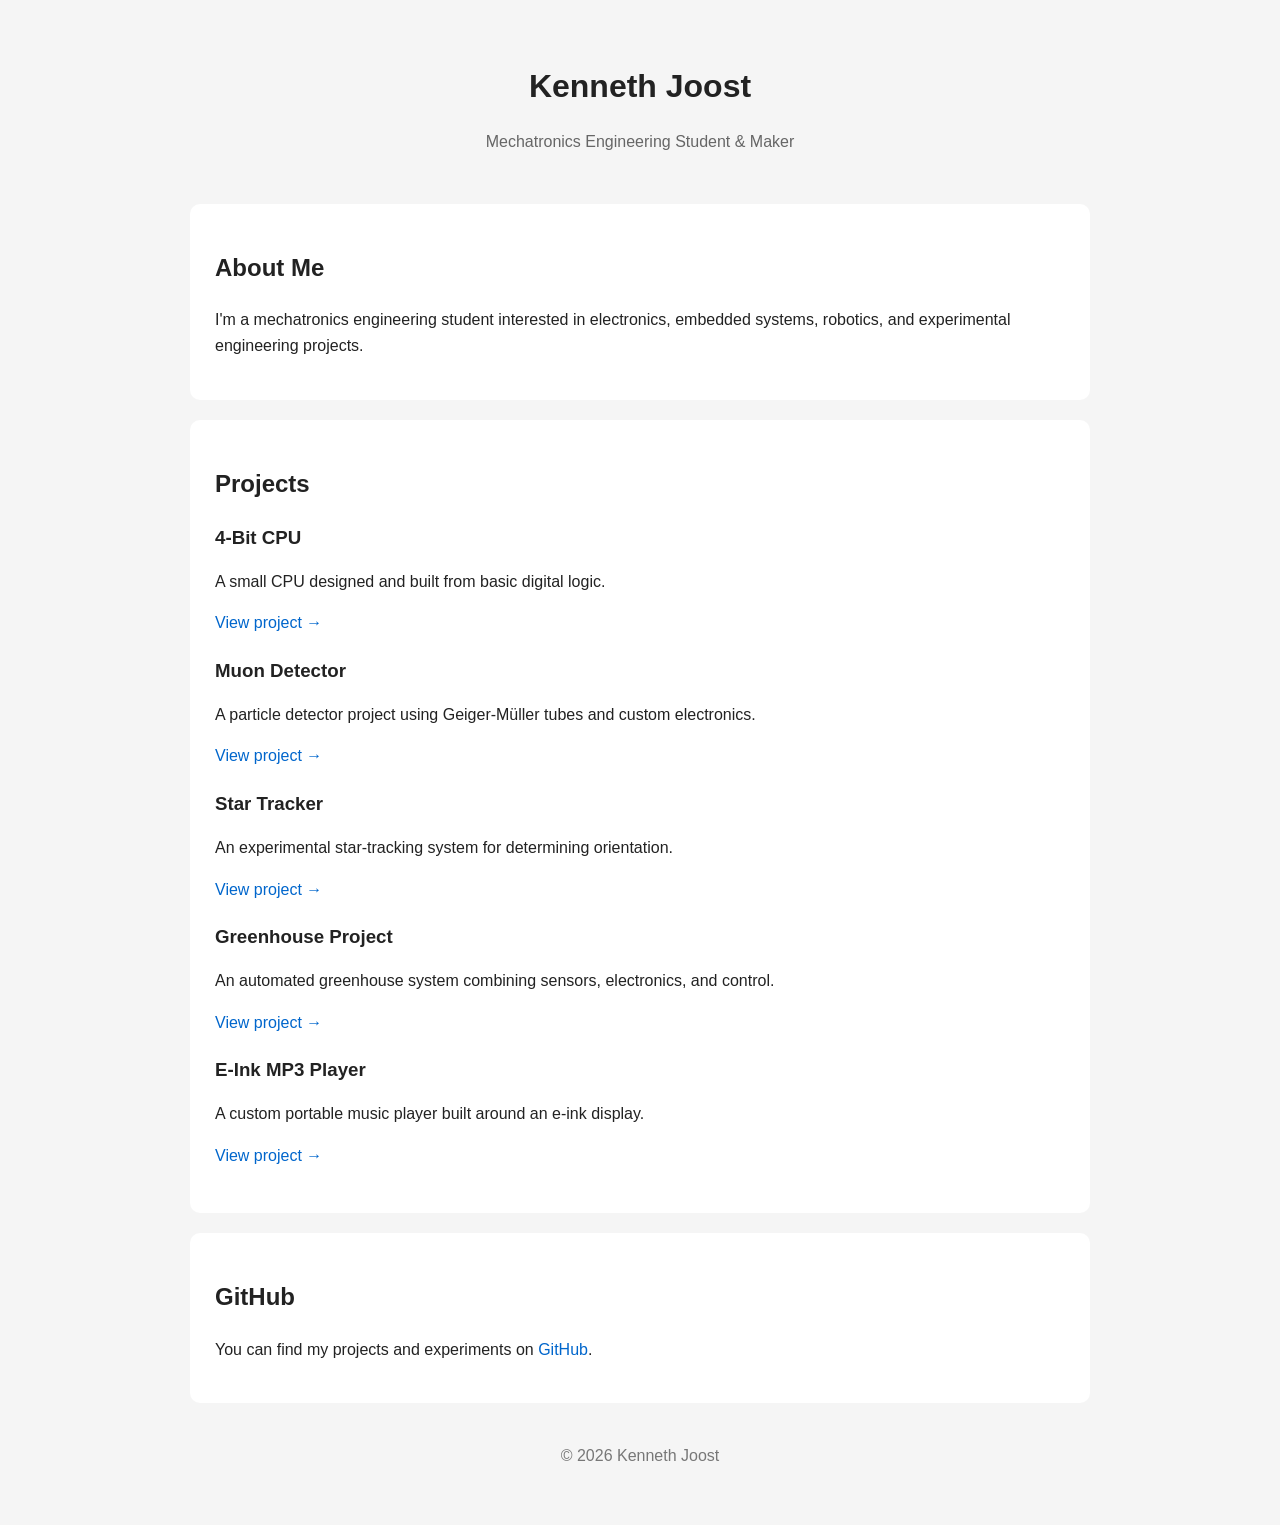
==== index.html @ de469336 "html structure for portfolio page" ====
<!DOCTYPE html>
<html lang="en">
<head>
    <meta charset="UTF-8">
    <meta name="viewport" content="width=device-width, initial-scale=1.0">

    <title>Kenneth Joost</title>

    <style>
        body {
            font-family: Arial, sans-serif;
            max-width: 900px;
            margin: 0 auto;
            padding: 40px 20px;
            line-height: 1.6;
            background-color: #f5f5f5;
            color: #222;
        }

        header {
            text-align: center;
            margin-bottom: 50px;
        }

        h1 {
            margin-bottom: 5px;
        }

        .subtitle {
            color: #666;
        }

        section {
            background: white;
            padding: 25px;
            margin-bottom: 20px;
            border-radius: 10px;
        }

        .project {
            margin-bottom: 20px;
        }

        .project h3 {
            margin-bottom: 5px;
        }

        a {
            color: #0066cc;
            text-decoration: none;
        }

        a:hover {
            text-decoration: underline;
        }

        footer {
            text-align: center;
            color: #777;
            margin-top: 40px;
        }
    </style>
</head>

<body>

    <header>
        <h1>Kenneth Joost</h1>
        <p class="subtitle">Mechatronics Engineering Student & Maker</p>
    </header>

    <section>
        <h2>About Me</h2>
        <p>
            I'm a mechatronics engineering student interested in electronics,
            embedded systems, robotics, and experimental engineering projects.
        </p>
    </section>

    <section>
        <h2>Projects</h2>

        <div class="project">
            <h3>4-Bit CPU</h3>
            <p>A small CPU designed and built from basic digital logic.</p>
            <a href="#">View project →</a>
        </div>

        <div class="project">
            <h3>Muon Detector</h3>
            <p>A particle detector project using Geiger-Müller tubes and custom electronics.</p>
            <a href="#">View project →</a>
        </div>

        <div class="project">
            <h3>Star Tracker</h3>
            <p>An experimental star-tracking system for determining orientation.</p>
            <a href="#">View project →</a>
        </div>

        <div class="project">
            <h3>Greenhouse Project</h3>
            <p>An automated greenhouse system combining sensors, electronics, and control.</p>
            <a href="#">View project →</a>
        </div>

        <div class="project">
            <h3>E-Ink MP3 Player</h3>
            <p>A custom portable music player built around an e-ink display.</p>
            <a href="#">View project →</a>
        </div>

    </section>

    <section>
        <h2>GitHub</h2>
        <p>
            You can find my projects and experiments on
            <a href="https://github.com/">GitHub</a>.
        </p>
    </section>

    <footer>
        <p>© 2026 Kenneth Joost</p>
    </footer>

</body>
</html>
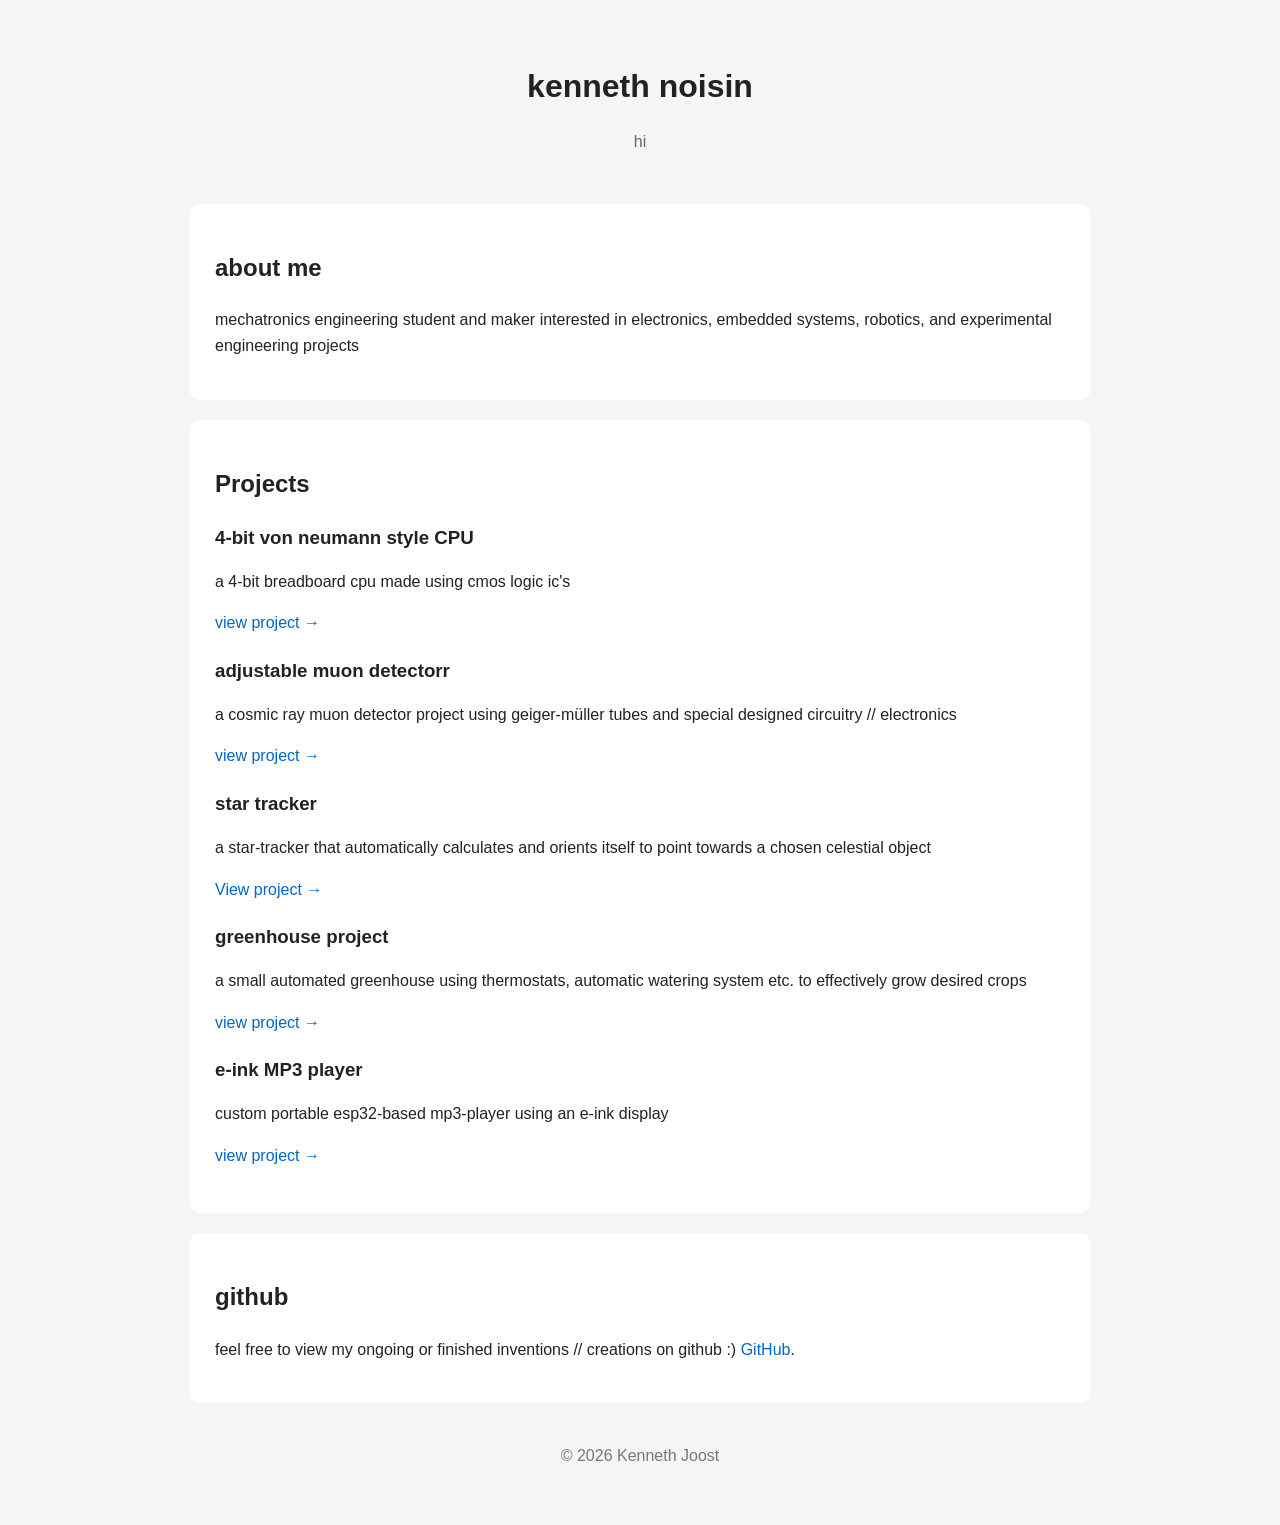
==== commit 86b46f22: "add project descriptions" ====
--- a/index.html
+++ b/index.html
@@ -1,10 +1,11 @@
 <!DOCTYPE html>
 <html lang="en">
 <head>
+    <link rel="stylesheet" href="style.css">
     <meta charset="UTF-8">
     <meta name="viewport" content="width=device-width, initial-scale=1.0">
 
-    <title>Kenneth Joost</title>
+    <title>kenneth noisin j.</title>
 
     <style>
         body {
@@ -65,15 +66,15 @@
 <body>
 
     <header>
-        <h1>Kenneth Joost</h1>
-        <p class="subtitle">Mechatronics Engineering Student & Maker</p>
+        <h1>kenneth noisin</h1>
+        <p class="subtitle">hi</p>
     </header>
 
     <section>
-        <h2>About Me</h2>
+        <h2>about me</h2>
         <p>
-            I'm a mechatronics engineering student interested in electronics,
-            embedded systems, robotics, and experimental engineering projects.
+            mechatronics engineering student and maker interested in electronics,
+            embedded systems, robotics, and experimental engineering projects
         </p>
     </section>
 
@@ -81,42 +82,42 @@
         <h2>Projects</h2>
 
         <div class="project">
-            <h3>4-Bit CPU</h3>
-            <p>A small CPU designed and built from basic digital logic.</p>
+            <h3>4-bit von neumann style CPU</h3>
+            <p>a 4-bit breadboard cpu made using cmos logic ic's</p>
+            <a href="#">view project →</a>
+        </div>
+
+        <div class="project">
+            <h3>adjustable muon detectorr</h3>
+            <p>a cosmic ray muon detector project using geiger-müller tubes and special designed circuitry // electronics</p>
+            <a href="#">view project →</a>
+        </div>
+
+        <div class="project">
+            <h3>star tracker</h3>
+            <p>a star-tracker that automatically calculates and orients itself to point towards a chosen celestial object</p>
             <a href="#">View project →</a>
         </div>
 
         <div class="project">
-            <h3>Muon Detector</h3>
-            <p>A particle detector project using Geiger-Müller tubes and custom electronics.</p>
-            <a href="#">View project →</a>
+            <h3>greenhouse project</h3>
+            <p>a small automated greenhouse using thermostats, automatic watering system etc. to effectively grow desired crops</p>
+            <a href="#">view project →</a>
         </div>
 
         <div class="project">
-            <h3>Star Tracker</h3>
-            <p>An experimental star-tracking system for determining orientation.</p>
-            <a href="#">View project →</a>
-        </div>
-
-        <div class="project">
-            <h3>Greenhouse Project</h3>
-            <p>An automated greenhouse system combining sensors, electronics, and control.</p>
-            <a href="#">View project →</a>
-        </div>
-
-        <div class="project">
-            <h3>E-Ink MP3 Player</h3>
-            <p>A custom portable music player built around an e-ink display.</p>
-            <a href="#">View project →</a>
+            <h3>e-ink MP3 player</h3>
+            <p>custom portable esp32-based mp3-player using an e-ink display</p>
+            <a href="#">view project →</a>
         </div>
 
     </section>
 
     <section>
-        <h2>GitHub</h2>
+        <h2>github</h2>
         <p>
-            You can find my projects and experiments on
-            <a href="https://github.com/">GitHub</a>.
+            feel free to view my ongoing or finished inventions // creations on github :)
+            <a href="https://github.com/kennjoino">GitHub</a>.
         </p>
     </section>
 
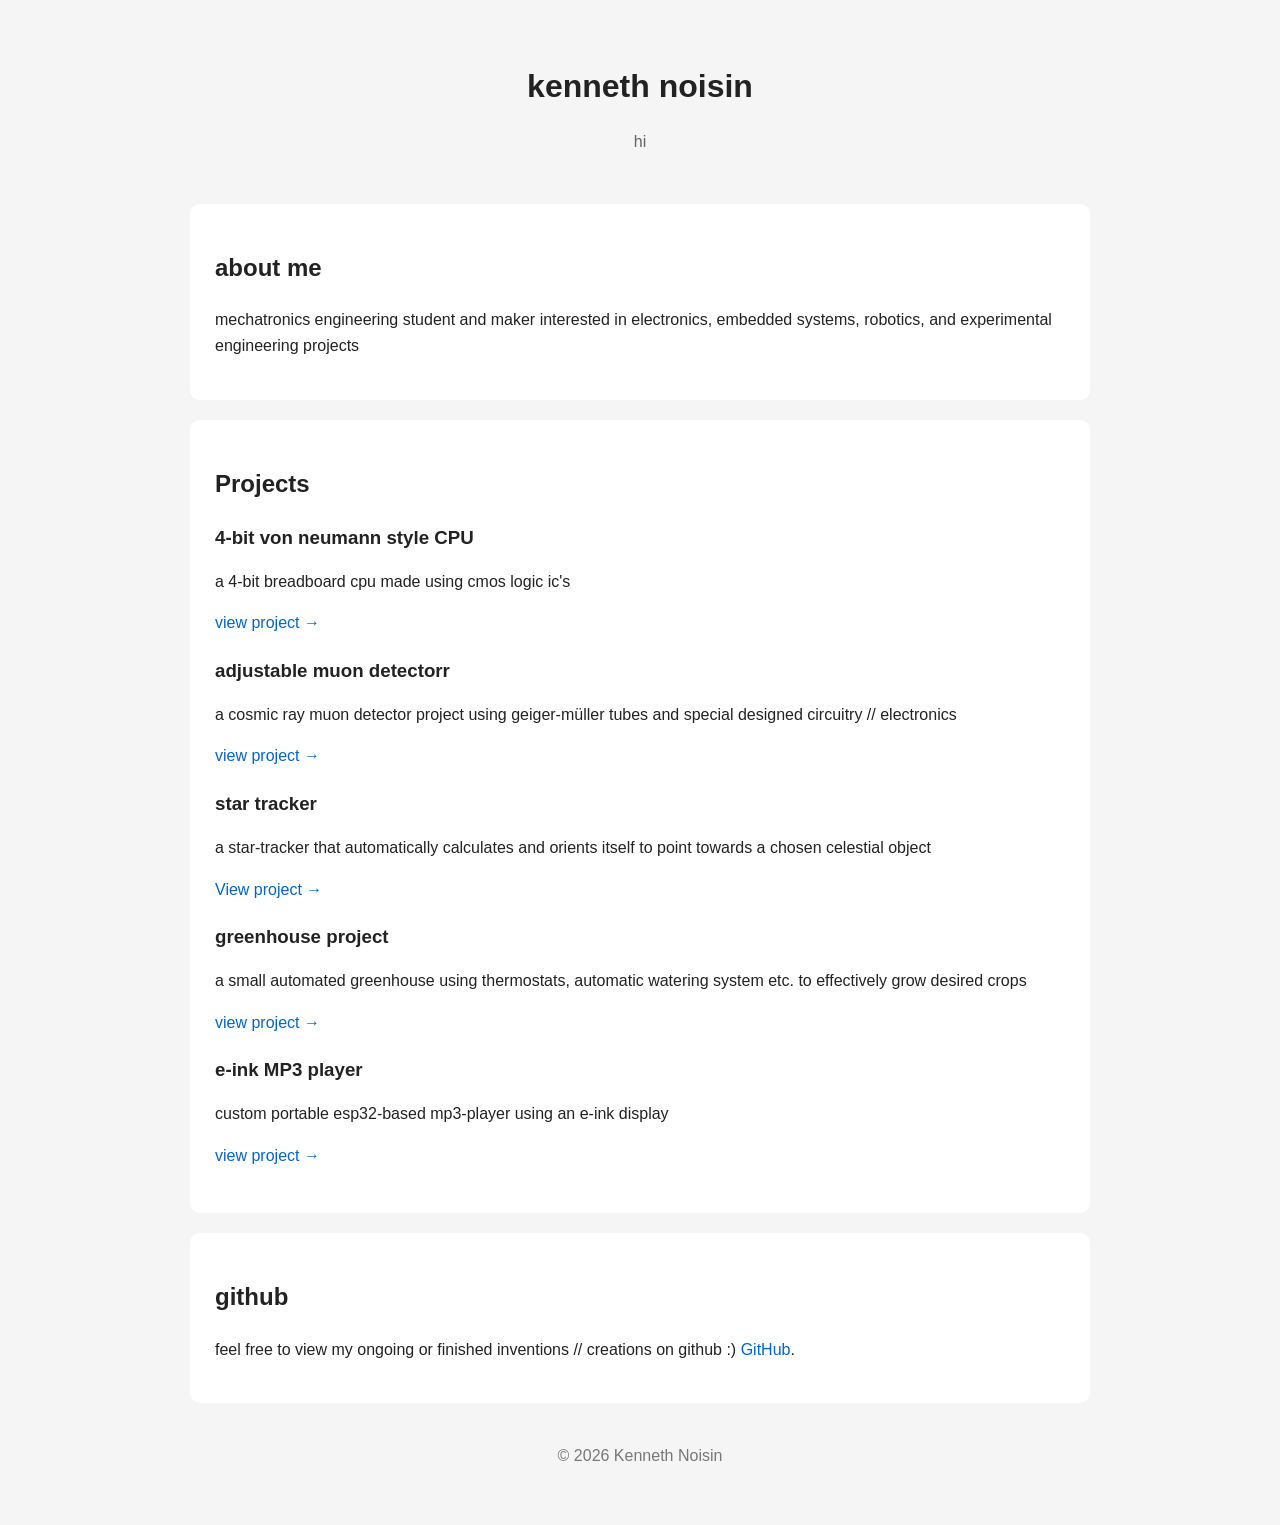
==== commit 27f5d333: "Update footer copyright name from Joost to Noisin" ====
--- a/index.html
+++ b/index.html
@@ -122,7 +122,7 @@
     </section>
 
     <footer>
-        <p>© 2026 Kenneth Joost</p>
+        <p>© 2026 Kenneth Noisin</p>
     </footer>
 
 </body>
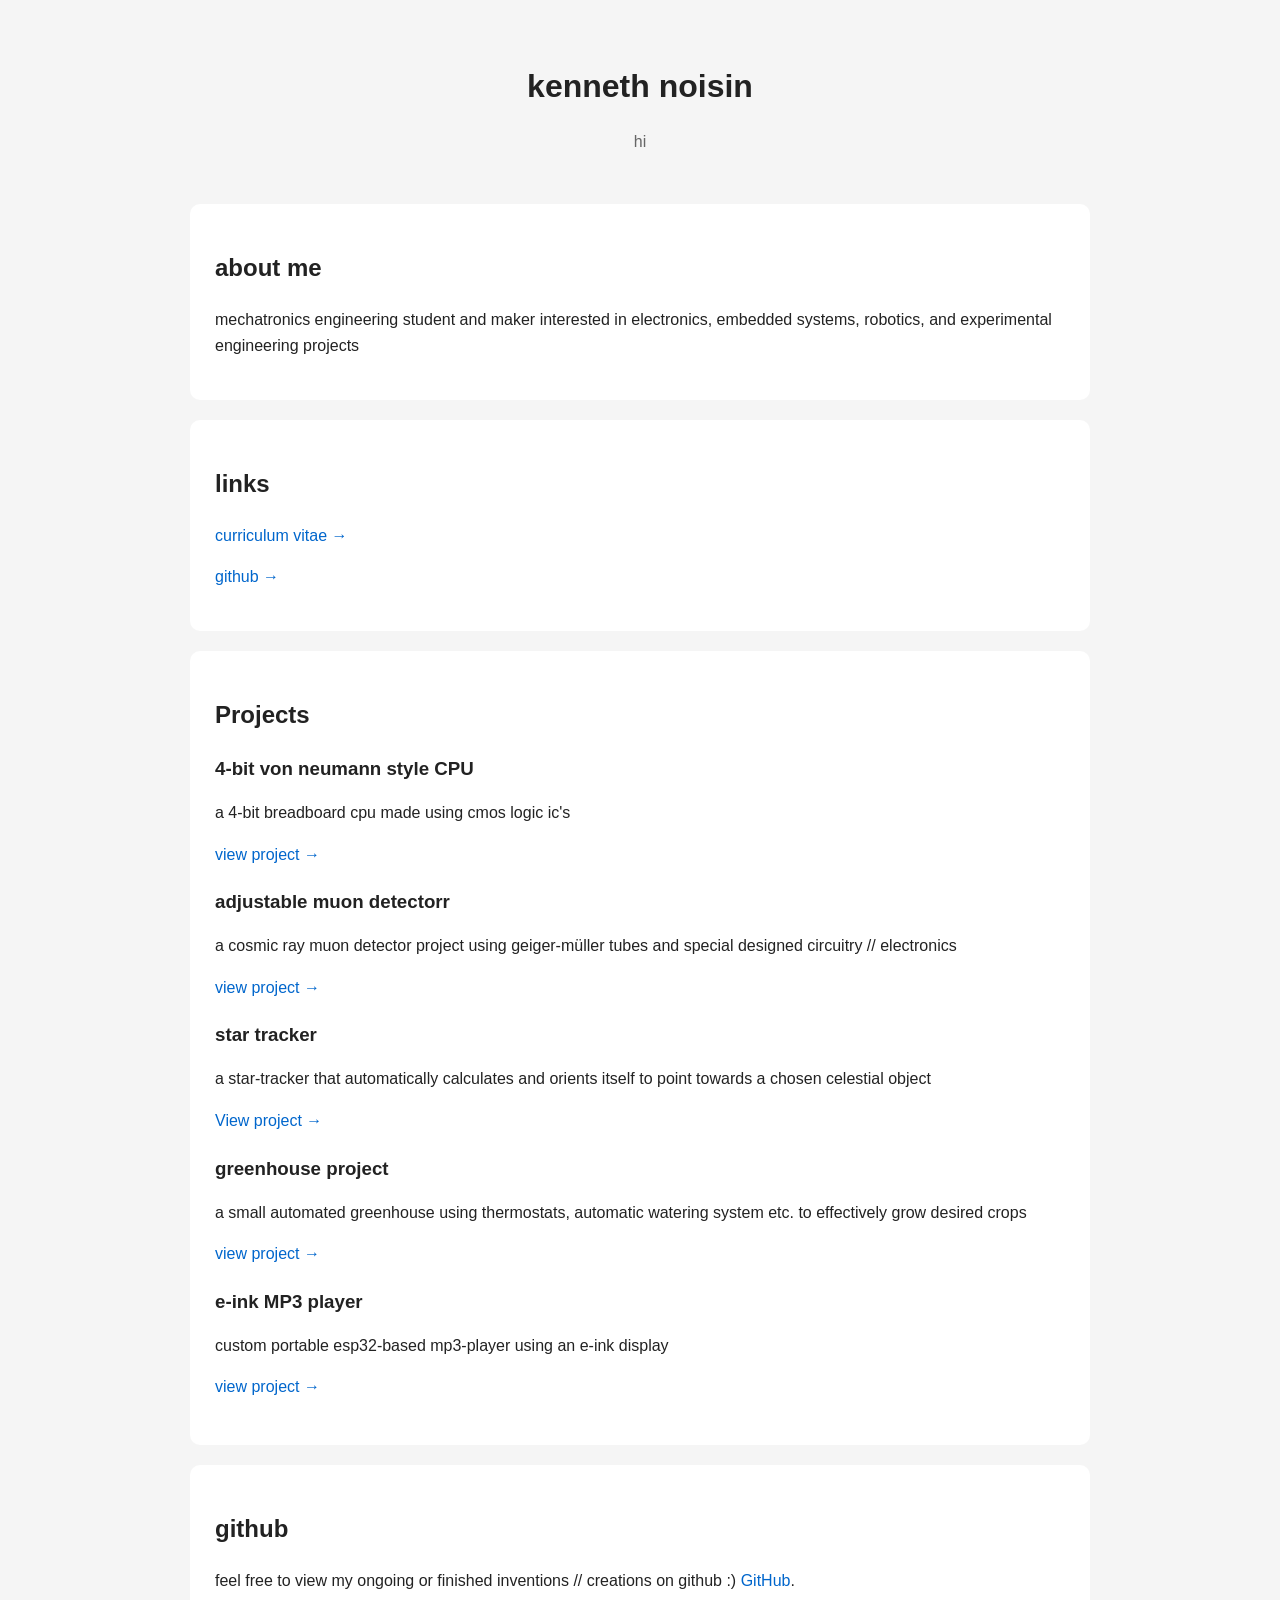
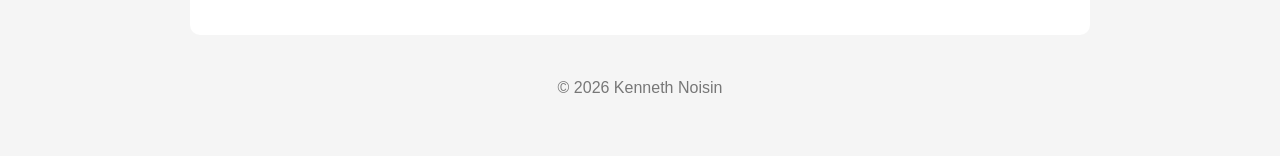
==== commit 6748de47: "adding cv link page" ====
--- a/index.html
+++ b/index.html
@@ -79,6 +79,20 @@
     </section>
 
     <section>
+    <h2>links</h2>
+
+    <p>
+        <a href="cv.html">curriculum vitae →</a>
+    </p>
+
+    <p>
+        <a href="https://github.com/kennjoino">
+            github →
+        </a>
+    </p>
+    </section>
+
+    <section>
         <h2>Projects</h2>
 
         <div class="project">
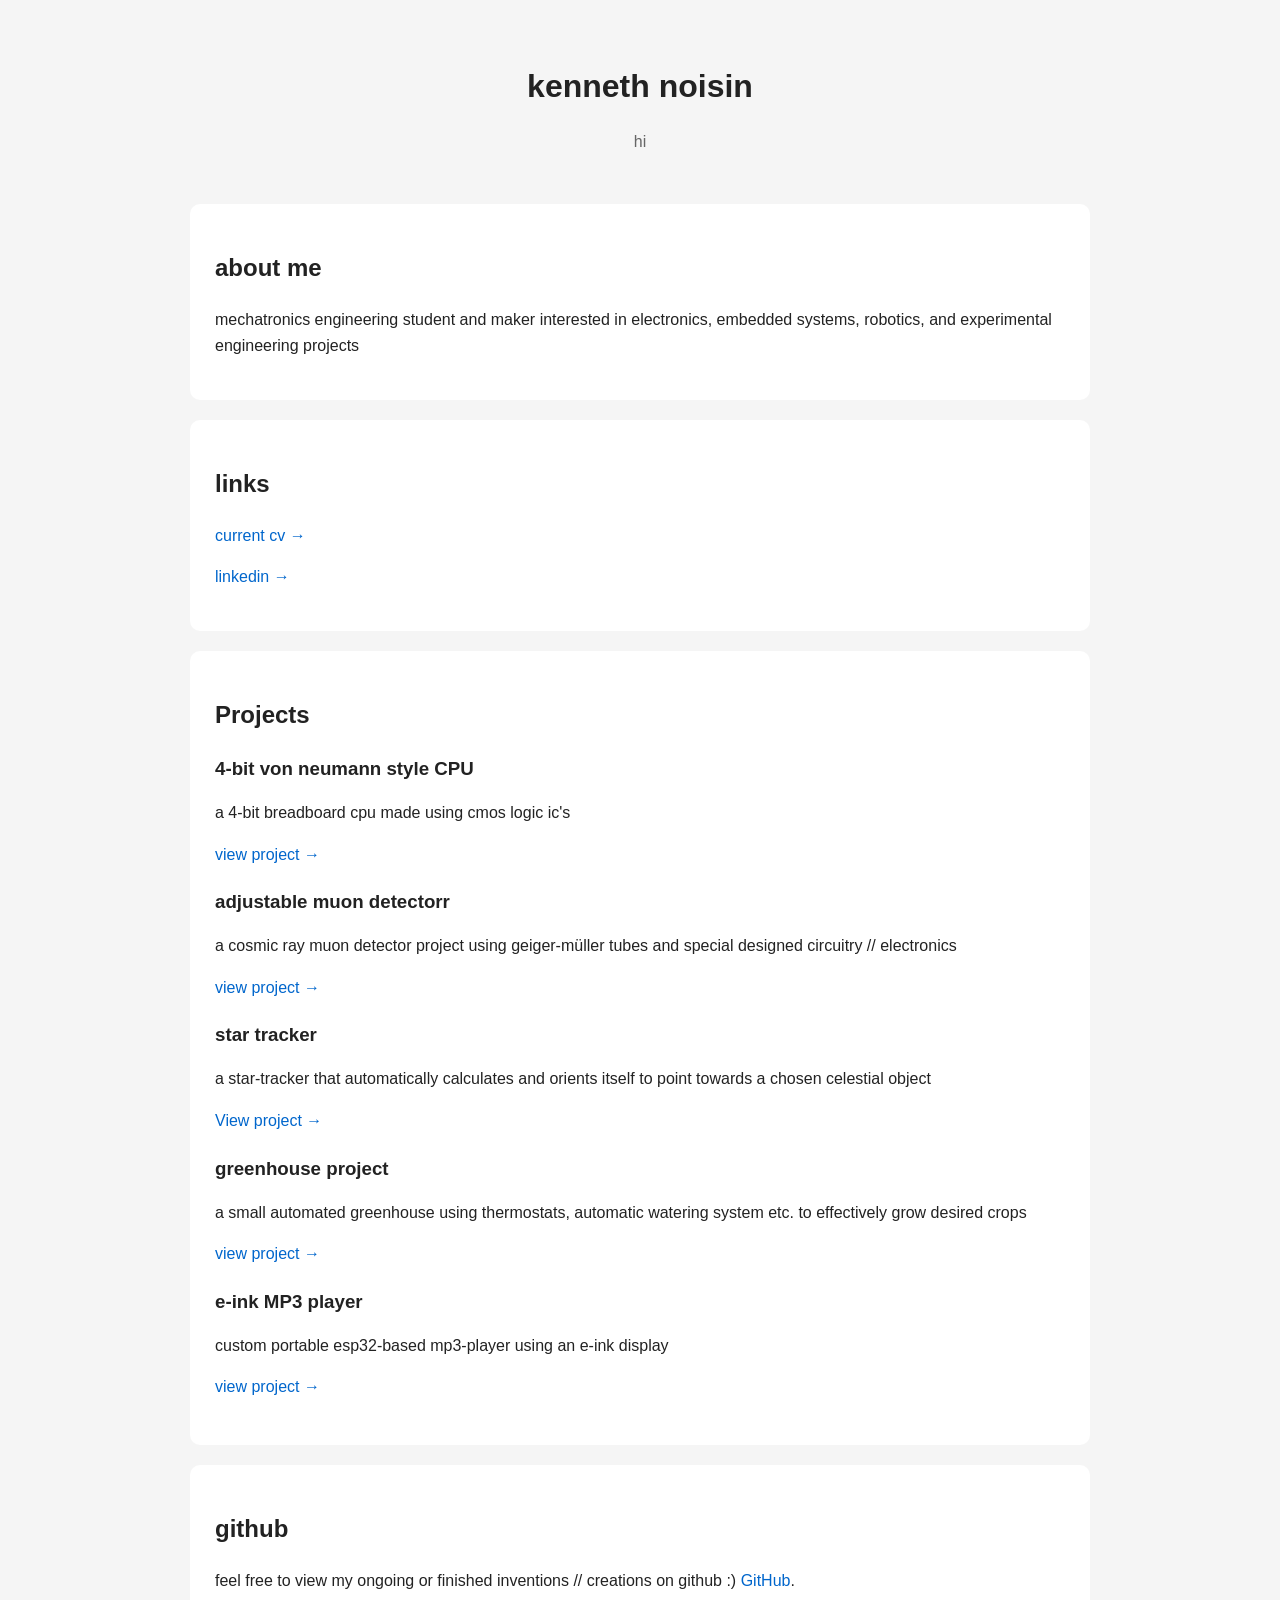
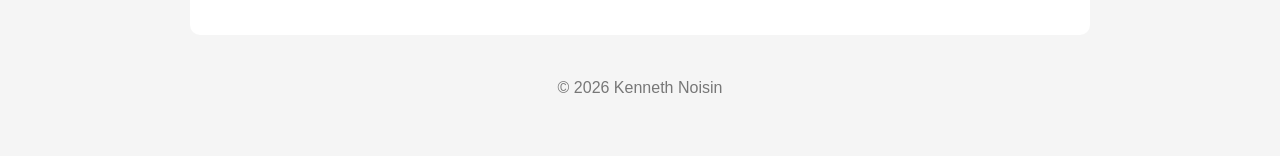
==== commit 0c442ddc: "Update links in index.html for clarity" ====
--- a/index.html
+++ b/index.html
@@ -82,12 +82,12 @@
     <h2>links</h2>
 
     <p>
-        <a href="cv.html">curriculum vitae →</a>
+        <a href="cv.html">current cv →</a>
     </p>
 
     <p>
-        <a href="https://github.com/kennjoino">
-            github →
+        <a href="https://www.linkedin.com/in/kenneth-noisin-joost-3167681b5/">
+            linkedin →
         </a>
     </p>
     </section>
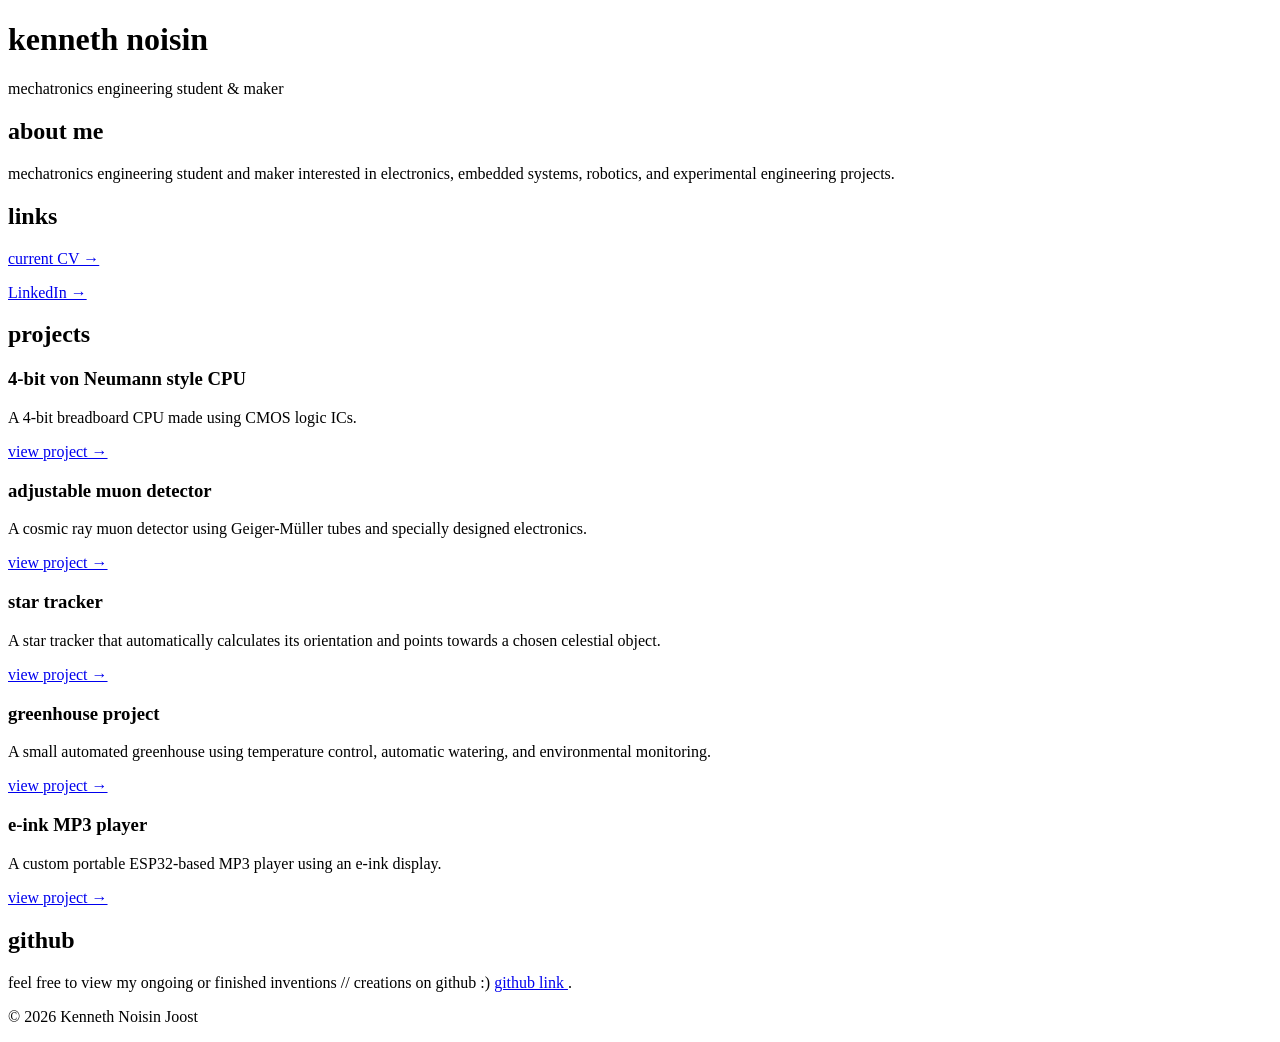
==== commit cec7fdcf: "new stuff" ====
--- a/index.html
+++ b/index.html
@@ -1,143 +1,138 @@
 <!DOCTYPE html>
 <html lang="en">
+
 <head>
     <link rel="stylesheet" href="style.css">
+
     <meta charset="UTF-8">
     <meta name="viewport" content="width=device-width, initial-scale=1.0">
 
-    <title>kenneth noisin j.</title>
-
-    <style>
-        body {
-            font-family: Arial, sans-serif;
-            max-width: 900px;
-            margin: 0 auto;
-            padding: 40px 20px;
-            line-height: 1.6;
-            background-color: #f5f5f5;
-            color: #222;
-        }
-
-        header {
-            text-align: center;
-            margin-bottom: 50px;
-        }
-
-        h1 {
-            margin-bottom: 5px;
-        }
-
-        .subtitle {
-            color: #666;
-        }
-
-        section {
-            background: white;
-            padding: 25px;
-            margin-bottom: 20px;
-            border-radius: 10px;
-        }
-
-        .project {
-            margin-bottom: 20px;
-        }
-
-        .project h3 {
-            margin-bottom: 5px;
-        }
-
-        a {
-            color: #0066cc;
-            text-decoration: none;
-        }
-
-        a:hover {
-            text-decoration: underline;
-        }
-
-        footer {
-            text-align: center;
-            color: #777;
-            margin-top: 40px;
-        }
-    </style>
+    <title>Kenneth Noisin</title>
 </head>
 
 <body>
 
     <header>
         <h1>kenneth noisin</h1>
-        <p class="subtitle">hi</p>
+        <p class="subtitle">mechatronics engineering student & maker</p>
     </header>
+
 
     <section>
         <h2>about me</h2>
+
         <p>
             mechatronics engineering student and maker interested in electronics,
-            embedded systems, robotics, and experimental engineering projects
+            embedded systems, robotics, and experimental engineering projects.
         </p>
     </section>
 
+
     <section>
-    <h2>links</h2>
+        <h2>links</h2>
 
-    <p>
-        <a href="cv.html">current cv →</a>
-    </p>
+        <p>
+            <a href="cv.html">current CV →</a>
+        </p>
 
-    <p>
-        <a href="https://www.linkedin.com/in/kenneth-noisin-joost-3167681b5/">
-            linkedin →
-        </a>
-    </p>
+        <p>
+            <a href="https://www.linkedin.com/in/kenneth-noisin-joost-3167681b5/">
+                LinkedIn →
+            </a>
+        </p>
     </section>
 
+
     <section>
-        <h2>Projects</h2>
+        <h2>projects</h2>
 
         <div class="project">
-            <h3>4-bit von neumann style CPU</h3>
-            <p>a 4-bit breadboard cpu made using cmos logic ic's</p>
-            <a href="#">view project →</a>
+            <h3>4-bit von Neumann style CPU</h3>
+
+            <p>
+                A 4-bit breadboard CPU made using CMOS logic ICs.
+            </p>
+
+            <a href="projects/cpu.html">
+                view project →
+            </a>
         </div>
 
+
         <div class="project">
-            <h3>adjustable muon detectorr</h3>
-            <p>a cosmic ray muon detector project using geiger-müller tubes and special designed circuitry // electronics</p>
-            <a href="#">view project →</a>
+            <h3>adjustable muon detector</h3>
+
+            <p>
+                A cosmic ray muon detector using Geiger-Müller tubes
+                and specially designed electronics.
+            </p>
+
+            <a href="projects/muon-detector.html">
+                view project →
+            </a>
         </div>
+
 
         <div class="project">
             <h3>star tracker</h3>
-            <p>a star-tracker that automatically calculates and orients itself to point towards a chosen celestial object</p>
-            <a href="#">View project →</a>
+
+            <p>
+                A star tracker that automatically calculates its orientation
+                and points towards a chosen celestial object.
+            </p>
+
+            <a href="projects/star-tracker.html">
+                view project →
+            </a>
         </div>
+
 
         <div class="project">
             <h3>greenhouse project</h3>
-            <p>a small automated greenhouse using thermostats, automatic watering system etc. to effectively grow desired crops</p>
-            <a href="#">view project →</a>
+
+            <p>
+                A small automated greenhouse using temperature control,
+                automatic watering, and environmental monitoring.
+            </p>
+
+            <a href="projects/greenhouse.html">
+                view project →
+            </a>
         </div>
+
 
         <div class="project">
             <h3>e-ink MP3 player</h3>
-            <p>custom portable esp32-based mp3-player using an e-ink display</p>
-            <a href="#">view project →</a>
+
+            <p>
+                A custom portable ESP32-based MP3 player
+                using an e-ink display.
+            </p>
+
+            <a href="projects/mp3-player.html">
+                view project →
+            </a>
         </div>
 
     </section>
 
+
     <section>
         <h2>github</h2>
+
         <p>
             feel free to view my ongoing or finished inventions // creations on github :)
-            <a href="https://github.com/kennjoino">GitHub</a>.
+            <a href="https://github.com/kennjoino">
+                github link
+            </a>.
         </p>
     </section>
 
+
     <footer>
-        <p>© 2026 Kenneth Noisin</p>
+        <p>© 2026 Kenneth Noisin Joost</p>
     </footer>
 
 </body>
+
 </html>
